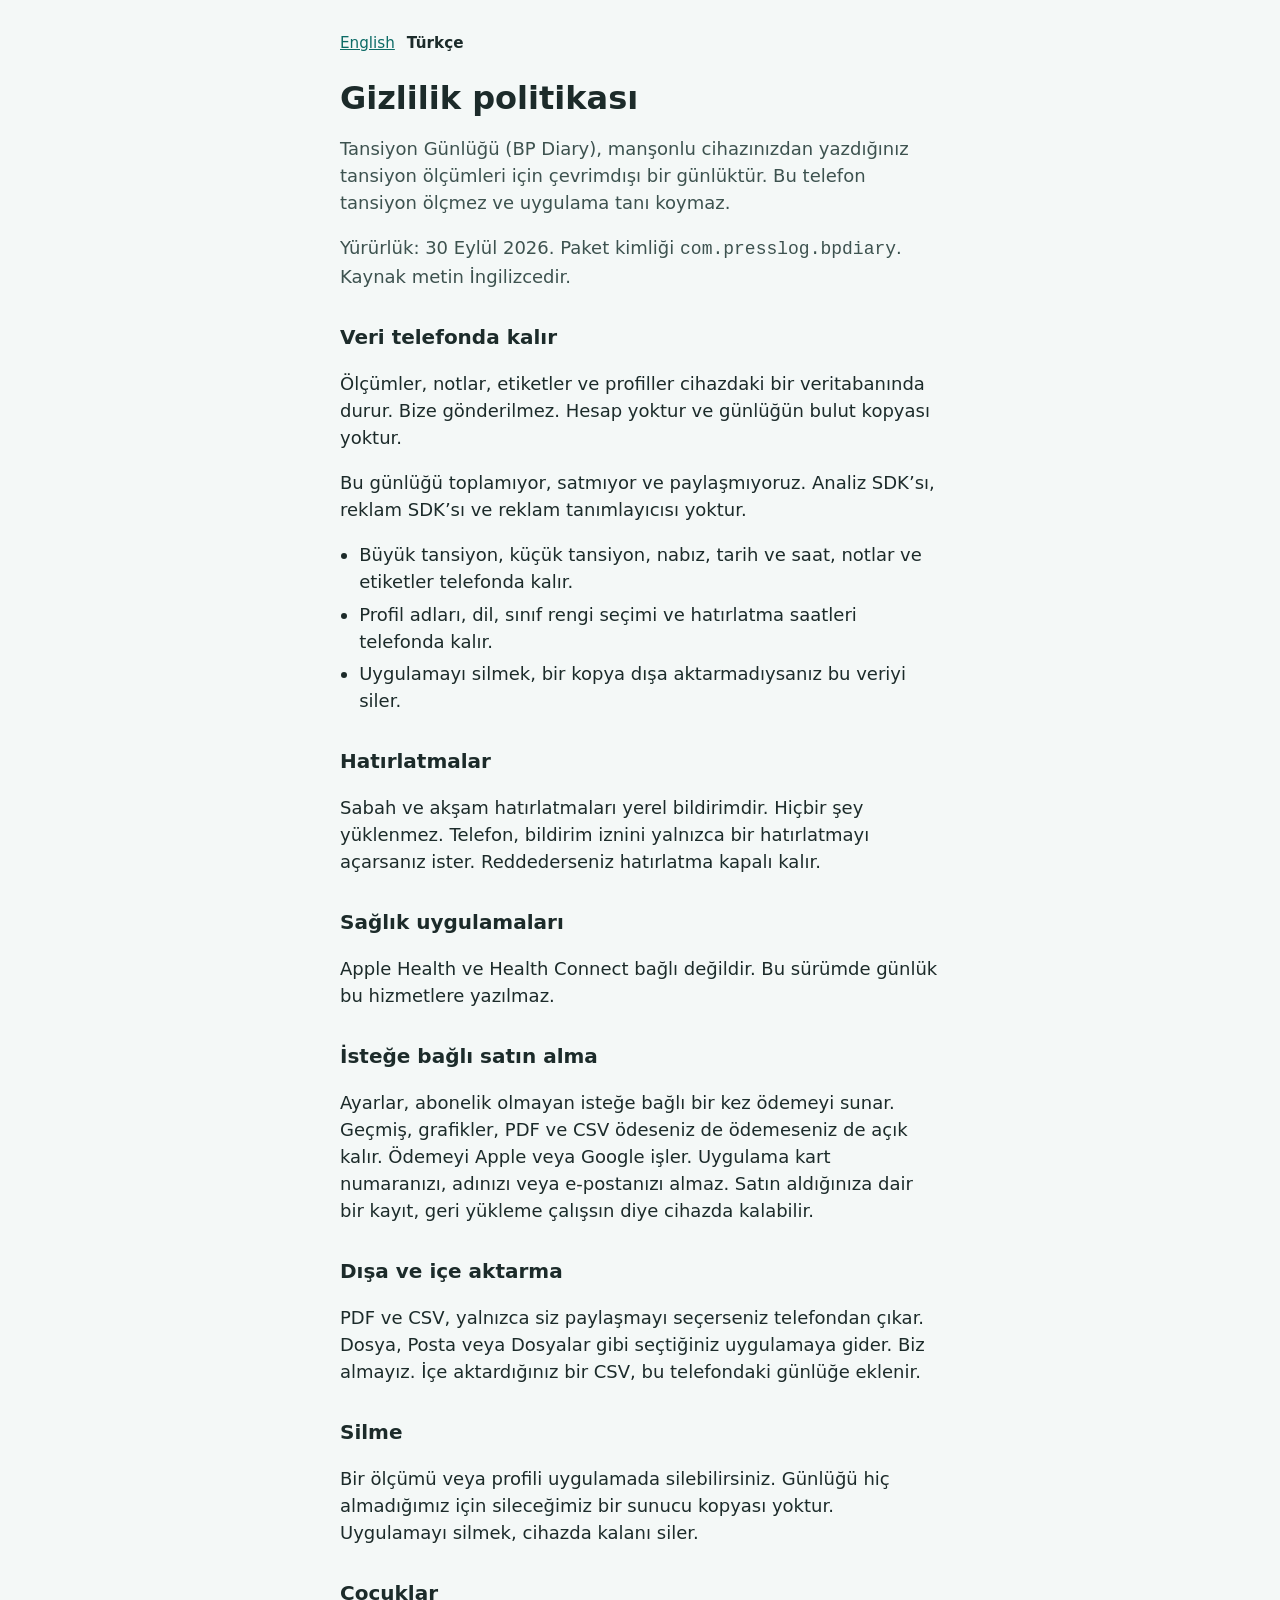
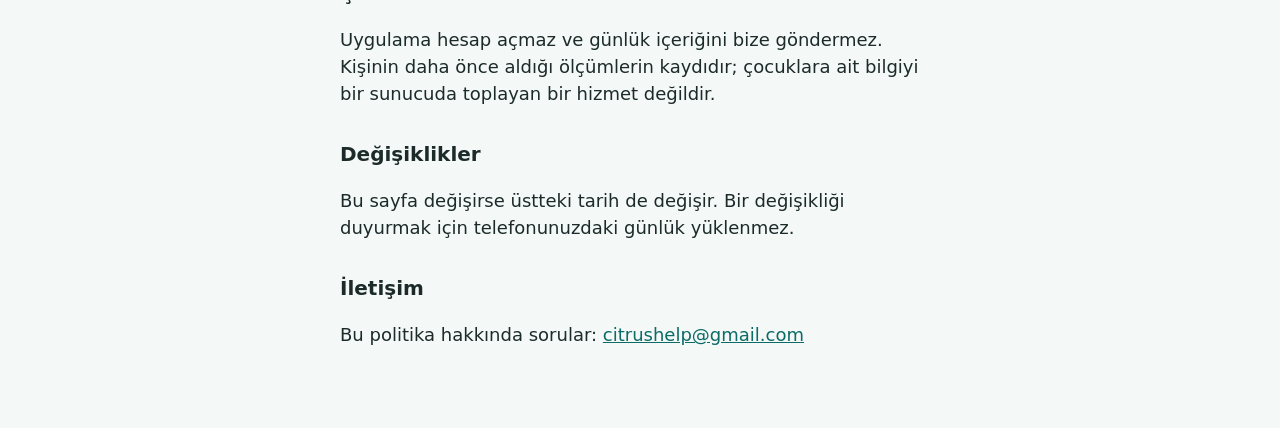
==== tr.html @ 2317f580 "Publish the BP Diary privacy policy. The store listing needs a public page. Readings stay on the pho" ====
<!DOCTYPE html>
<html lang="tr">
<head>
  <meta charset="utf-8">
  <meta name="viewport" content="width=device-width, initial-scale=1">
  <title>Gizlilik politikası — Tansiyon Günlüğü</title>
  <meta name="description" content="Tansiyon Günlüğü ölçümleri telefonda tutar. Hesap, reklam ve analiz yoktur.">
  <link rel="stylesheet" href="style.css">
  <link rel="alternate" hreflang="en" href="index.html">
</head>
<body>
  <main>
    <nav>
      <a href="index.html" hreflang="en">English</a>
      <a href="tr.html" hreflang="tr" aria-current="page">Türkçe</a>
    </nav>
    <h1>Gizlilik politikası</h1>
    <p class="lede">Tansiyon Günlüğü (BP Diary), manşonlu cihazınızdan yazdığınız tansiyon ölçümleri için çevrimdışı bir günlüktür. Bu telefon tansiyon ölçmez ve uygulama tanı koymaz.</p>
    <p class="meta">Yürürlük: 30 Eylül 2026. Paket kimliği <code>com.presslog.bpdiary</code>. Kaynak metin İngilizcedir.</p>

    <h2>Veri telefonda kalır</h2>
    <p>Ölçümler, notlar, etiketler ve profiller cihazdaki bir veritabanında durur. Bize gönderilmez. Hesap yoktur ve günlüğün bulut kopyası yoktur.</p>
    <p>Bu günlüğü toplamıyor, satmıyor ve paylaşmıyoruz. Analiz SDK’sı, reklam SDK’sı ve reklam tanımlayıcısı yoktur.</p>
    <ul>
      <li>Büyük tansiyon, küçük tansiyon, nabız, tarih ve saat, notlar ve etiketler telefonda kalır.</li>
      <li>Profil adları, dil, sınıf rengi seçimi ve hatırlatma saatleri telefonda kalır.</li>
      <li>Uygulamayı silmek, bir kopya dışa aktarmadıysanız bu veriyi siler.</li>
    </ul>

    <h2>Hatırlatmalar</h2>
    <p>Sabah ve akşam hatırlatmaları yerel bildirimdir. Hiçbir şey yüklenmez. Telefon, bildirim iznini yalnızca bir hatırlatmayı açarsanız ister. Reddederseniz hatırlatma kapalı kalır.</p>

    <h2>Sağlık uygulamaları</h2>
    <p>Apple Health ve Health Connect bağlı değildir. Bu sürümde günlük bu hizmetlere yazılmaz.</p>

    <h2>İsteğe bağlı satın alma</h2>
    <p>Ayarlar, abonelik olmayan isteğe bağlı bir kez ödemeyi sunar. Geçmiş, grafikler, PDF ve CSV ödeseniz de ödemeseniz de açık kalır. Ödemeyi Apple veya Google işler. Uygulama kart numaranızı, adınızı veya e-postanızı almaz. Satın aldığınıza dair bir kayıt, geri yükleme çalışsın diye cihazda kalabilir.</p>

    <h2>Dışa ve içe aktarma</h2>
    <p>PDF ve CSV, yalnızca siz paylaşmayı seçerseniz telefondan çıkar. Dosya, Posta veya Dosyalar gibi seçtiğiniz uygulamaya gider. Biz almayız. İçe aktardığınız bir CSV, bu telefondaki günlüğe eklenir.</p>

    <h2>Silme</h2>
    <p>Bir ölçümü veya profili uygulamada silebilirsiniz. Günlüğü hiç almadığımız için sileceğimiz bir sunucu kopyası yoktur. Uygulamayı silmek, cihazda kalanı siler.</p>

    <h2>Çocuklar</h2>
    <p>Uygulama hesap açmaz ve günlük içeriğini bize göndermez. Kişinin daha önce aldığı ölçümlerin kaydıdır; çocuklara ait bilgiyi bir sunucuda toplayan bir hizmet değildir.</p>

    <h2>Değişiklikler</h2>
    <p>Bu sayfa değişirse üstteki tarih de değişir. Bir değişikliği duyurmak için telefonunuzdaki günlük yüklenmez.</p>

    <h2>İletişim</h2>
    <p>Bu politika hakkında sorular: <a href="mailto:citrushelp@gmail.com">citrushelp@gmail.com</a></p>
  </main>
</body>
</html>
---- style.css ----
:root {
  color-scheme: light;
  --ink: #1c2b2a;
  --muted: #3d524f;
  --line: #d5e4e1;
  --paper: #f4f8f7;
  --accent: #0c6b66;
}

* { box-sizing: border-box; }

body {
  margin: 0;
  background: var(--paper);
  color: var(--ink);
  font: 18px/1.5 "Segoe UI", system-ui, sans-serif;
}

main {
  max-width: 40rem;
  margin: 0 auto;
  padding: 2rem 1.25rem 4rem;
}

nav {
  display: flex;
  gap: 0.75rem;
  margin-bottom: 1.5rem;
  font-size: 0.95rem;
}

nav a[aria-current="page"] {
  color: var(--ink);
  font-weight: 700;
  text-decoration: none;
}

h1 {
  font-size: 2rem;
  line-height: 1.2;
  margin: 0 0 0.5rem;
}

h2 {
  font-size: 1.25rem;
  margin: 2rem 0 0.5rem;
}

p, li { color: var(--ink); }

.lede, .meta { color: var(--muted); }

a { color: var(--accent); }

ul { padding-left: 1.2rem; }

li + li { margin-top: 0.35rem }
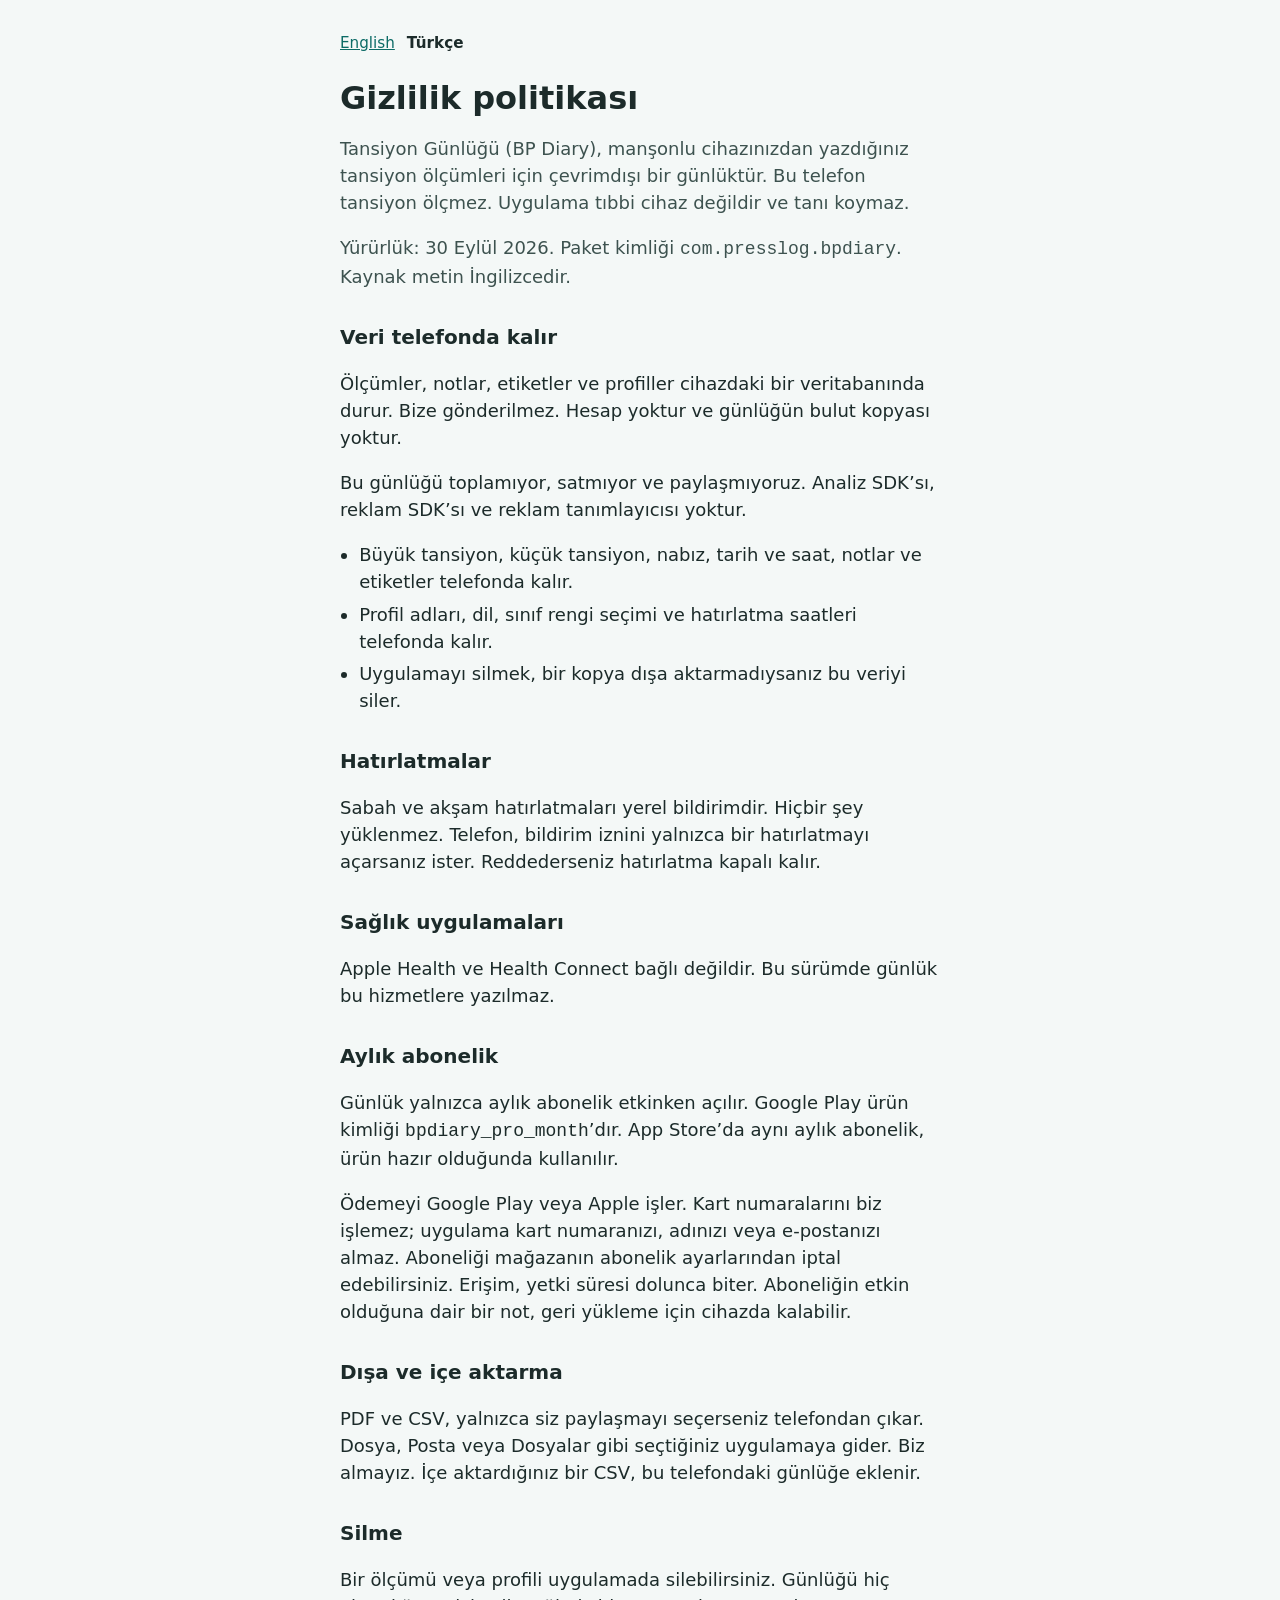
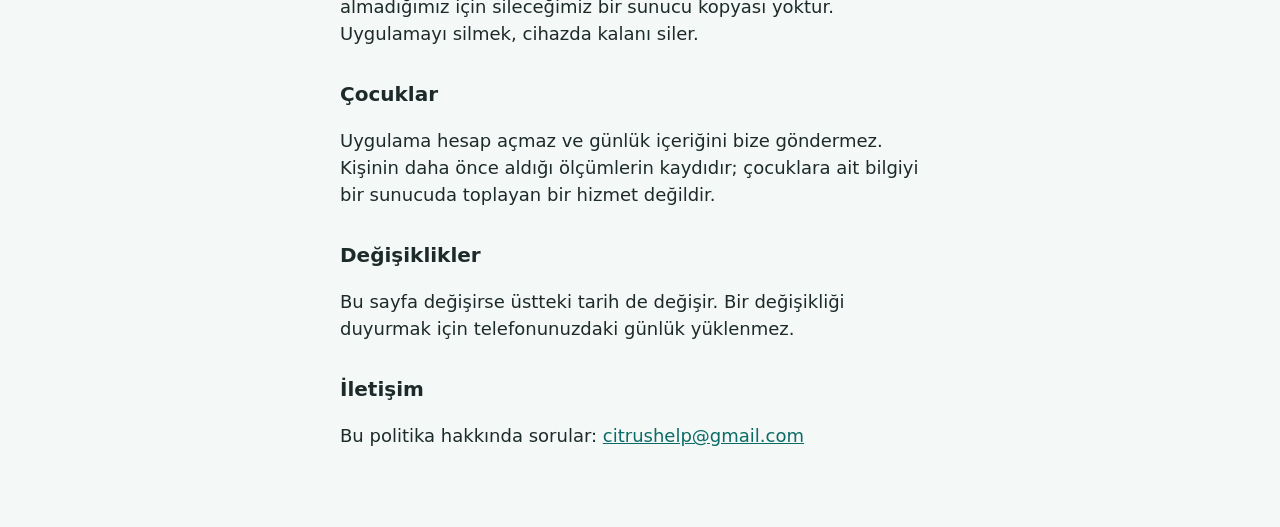
==== commit 154794bd: "Describe diary access as a monthly subscription. The public policy still said an optional one-time p" ====
--- a/tr.html
+++ b/tr.html
@@ -15,7 +15,7 @@
       <a href="tr.html" hreflang="tr" aria-current="page">Türkçe</a>
     </nav>
     <h1>Gizlilik politikası</h1>
-    <p class="lede">Tansiyon Günlüğü (BP Diary), manşonlu cihazınızdan yazdığınız tansiyon ölçümleri için çevrimdışı bir günlüktür. Bu telefon tansiyon ölçmez ve uygulama tanı koymaz.</p>
+    <p class="lede">Tansiyon Günlüğü (BP Diary), manşonlu cihazınızdan yazdığınız tansiyon ölçümleri için çevrimdışı bir günlüktür. Bu telefon tansiyon ölçmez. Uygulama tıbbi cihaz değildir ve tanı koymaz.</p>
     <p class="meta">Yürürlük: 30 Eylül 2026. Paket kimliği <code>com.presslog.bpdiary</code>. Kaynak metin İngilizcedir.</p>
 
     <h2>Veri telefonda kalır</h2>
@@ -33,8 +33,9 @@
     <h2>Sağlık uygulamaları</h2>
     <p>Apple Health ve Health Connect bağlı değildir. Bu sürümde günlük bu hizmetlere yazılmaz.</p>
 
-    <h2>İsteğe bağlı satın alma</h2>
-    <p>Ayarlar, abonelik olmayan isteğe bağlı bir kez ödemeyi sunar. Geçmiş, grafikler, PDF ve CSV ödeseniz de ödemeseniz de açık kalır. Ödemeyi Apple veya Google işler. Uygulama kart numaranızı, adınızı veya e-postanızı almaz. Satın aldığınıza dair bir kayıt, geri yükleme çalışsın diye cihazda kalabilir.</p>
+    <h2>Aylık abonelik</h2>
+    <p>Günlük yalnızca aylık abonelik etkinken açılır. Google Play ürün kimliği <code>bpdiary_pro_month</code>’dır. App Store’da aynı aylık abonelik, ürün hazır olduğunda kullanılır.</p>
+    <p>Ödemeyi Google Play veya Apple işler. Kart numaralarını biz işlemez; uygulama kart numaranızı, adınızı veya e-postanızı almaz. Aboneliği mağazanın abonelik ayarlarından iptal edebilirsiniz. Erişim, yetki süresi dolunca biter. Aboneliğin etkin olduğuna dair bir not, geri yükleme için cihazda kalabilir.</p>
 
     <h2>Dışa ve içe aktarma</h2>
     <p>PDF ve CSV, yalnızca siz paylaşmayı seçerseniz telefondan çıkar. Dosya, Posta veya Dosyalar gibi seçtiğiniz uygulamaya gider. Biz almayız. İçe aktardığınız bir CSV, bu telefondaki günlüğe eklenir.</p>
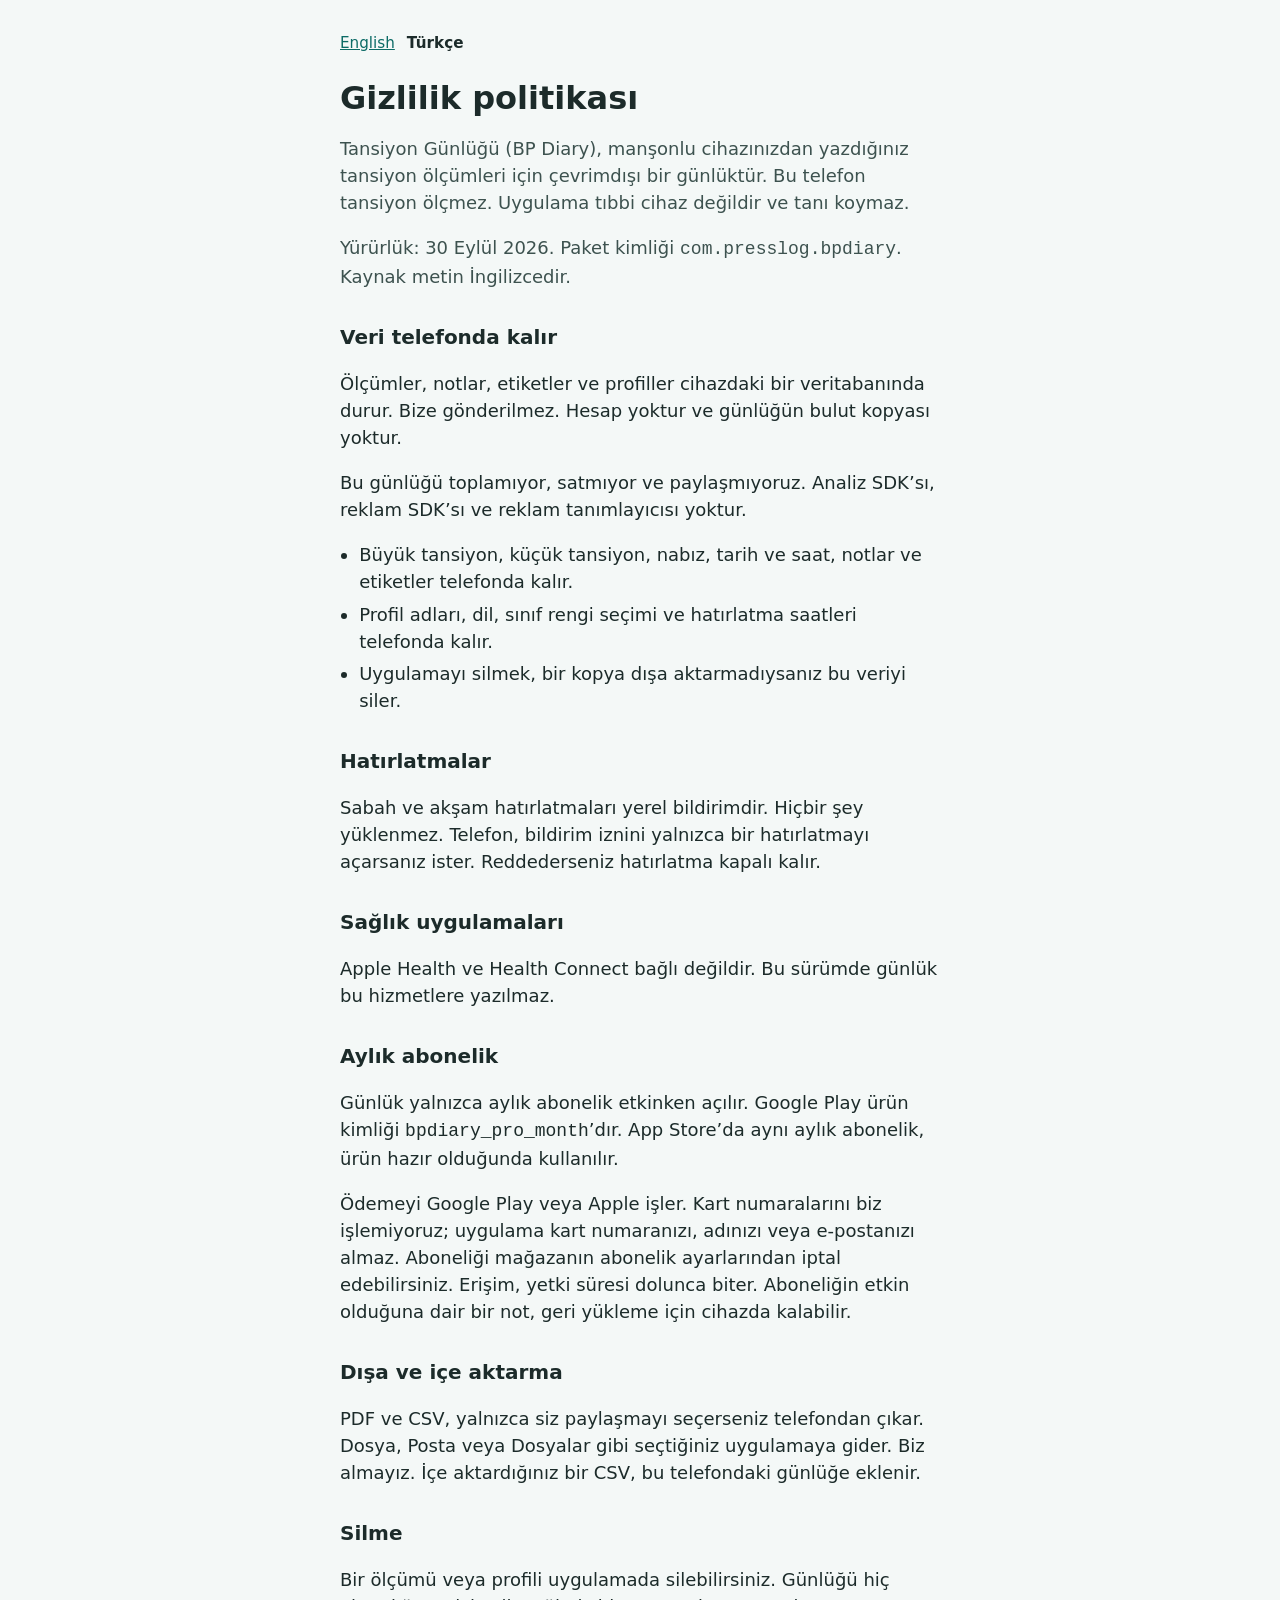
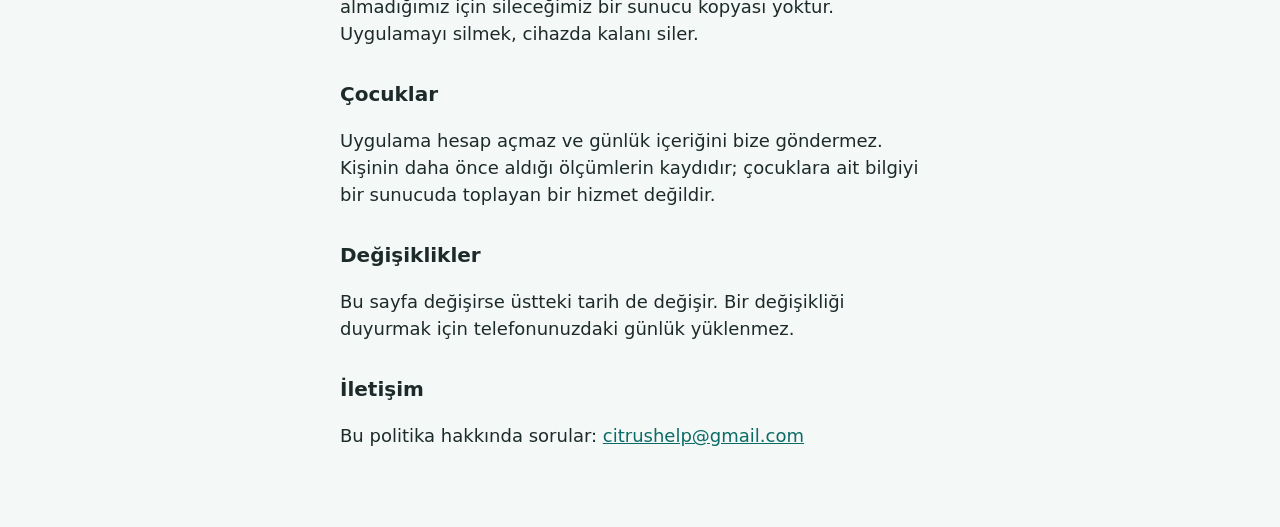
==== commit 5796b707: "Fix typo in payment processing paragraph" ====
--- a/tr.html
+++ b/tr.html
@@ -35,7 +35,7 @@
 
     <h2>Aylık abonelik</h2>
     <p>Günlük yalnızca aylık abonelik etkinken açılır. Google Play ürün kimliği <code>bpdiary_pro_month</code>’dır. App Store’da aynı aylık abonelik, ürün hazır olduğunda kullanılır.</p>
-    <p>Ödemeyi Google Play veya Apple işler. Kart numaralarını biz işlemez; uygulama kart numaranızı, adınızı veya e-postanızı almaz. Aboneliği mağazanın abonelik ayarlarından iptal edebilirsiniz. Erişim, yetki süresi dolunca biter. Aboneliğin etkin olduğuna dair bir not, geri yükleme için cihazda kalabilir.</p>
+    <p>Ödemeyi Google Play veya Apple işler. Kart numaralarını biz işlemiyoruz; uygulama kart numaranızı, adınızı veya e-postanızı almaz. Aboneliği mağazanın abonelik ayarlarından iptal edebilirsiniz. Erişim, yetki süresi dolunca biter. Aboneliğin etkin olduğuna dair bir not, geri yükleme için cihazda kalabilir.</p>
 
     <h2>Dışa ve içe aktarma</h2>
     <p>PDF ve CSV, yalnızca siz paylaşmayı seçerseniz telefondan çıkar. Dosya, Posta veya Dosyalar gibi seçtiğiniz uygulamaya gider. Biz almayız. İçe aktardığınız bir CSV, bu telefondaki günlüğe eklenir.</p>
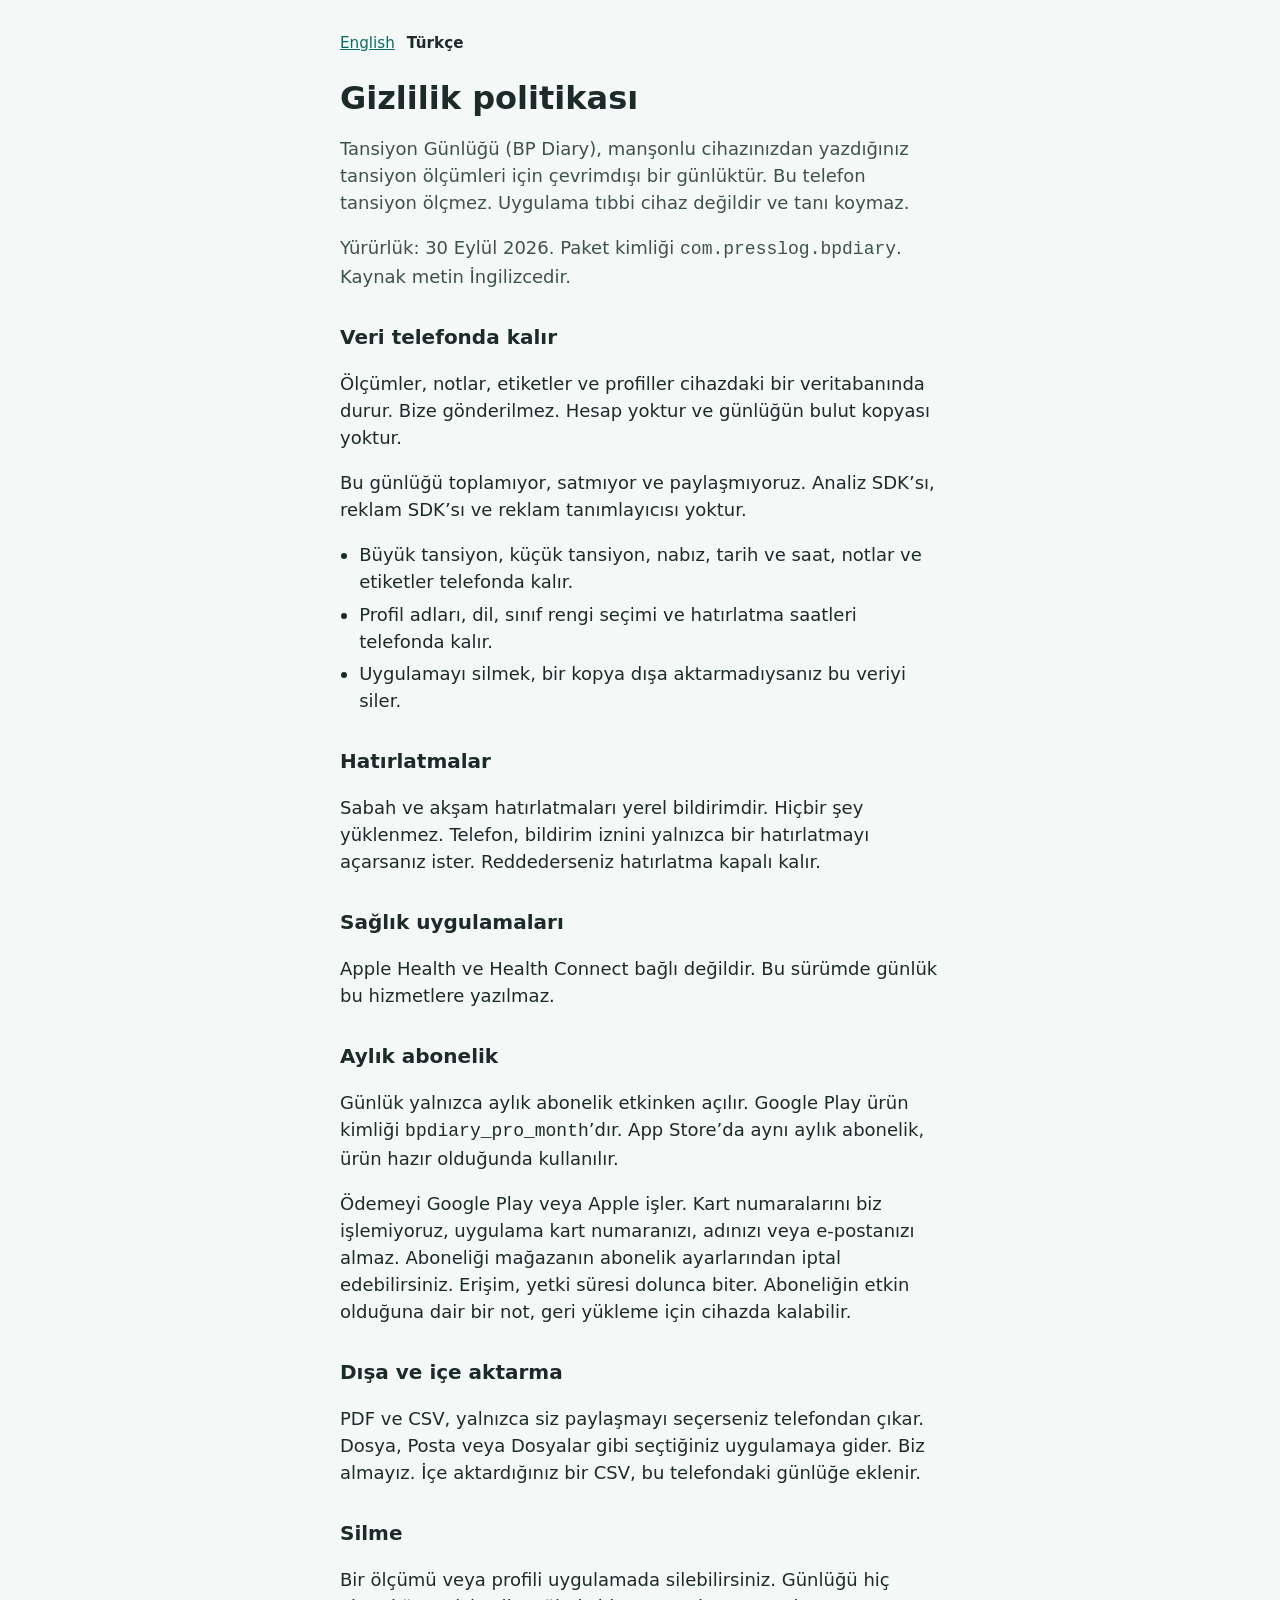
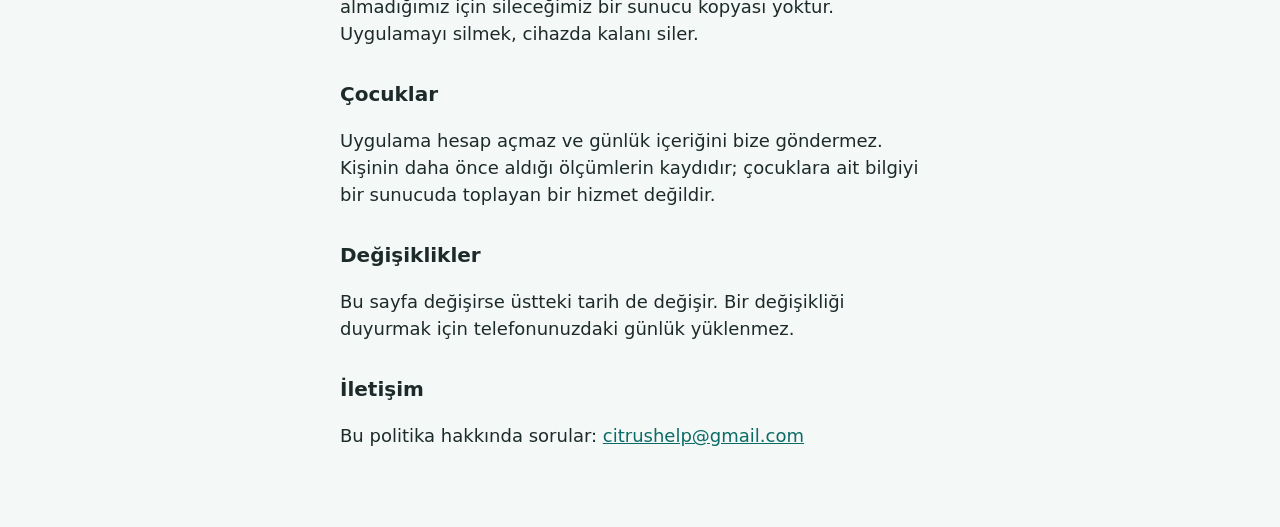
==== commit c4ccdbba: "Fix punctuation in subscription payment paragraph" ====
--- a/tr.html
+++ b/tr.html
@@ -35,7 +35,7 @@
 
     <h2>Aylık abonelik</h2>
     <p>Günlük yalnızca aylık abonelik etkinken açılır. Google Play ürün kimliği <code>bpdiary_pro_month</code>’dır. App Store’da aynı aylık abonelik, ürün hazır olduğunda kullanılır.</p>
-    <p>Ödemeyi Google Play veya Apple işler. Kart numaralarını biz işlemiyoruz; uygulama kart numaranızı, adınızı veya e-postanızı almaz. Aboneliği mağazanın abonelik ayarlarından iptal edebilirsiniz. Erişim, yetki süresi dolunca biter. Aboneliğin etkin olduğuna dair bir not, geri yükleme için cihazda kalabilir.</p>
+    <p>Ödemeyi Google Play veya Apple işler. Kart numaralarını biz işlemiyoruz, uygulama kart numaranızı, adınızı veya e-postanızı almaz. Aboneliği mağazanın abonelik ayarlarından iptal edebilirsiniz. Erişim, yetki süresi dolunca biter. Aboneliğin etkin olduğuna dair bir not, geri yükleme için cihazda kalabilir.</p>
 
     <h2>Dışa ve içe aktarma</h2>
     <p>PDF ve CSV, yalnızca siz paylaşmayı seçerseniz telefondan çıkar. Dosya, Posta veya Dosyalar gibi seçtiğiniz uygulamaya gider. Biz almayız. İçe aktardığınız bir CSV, bu telefondaki günlüğe eklenir.</p>
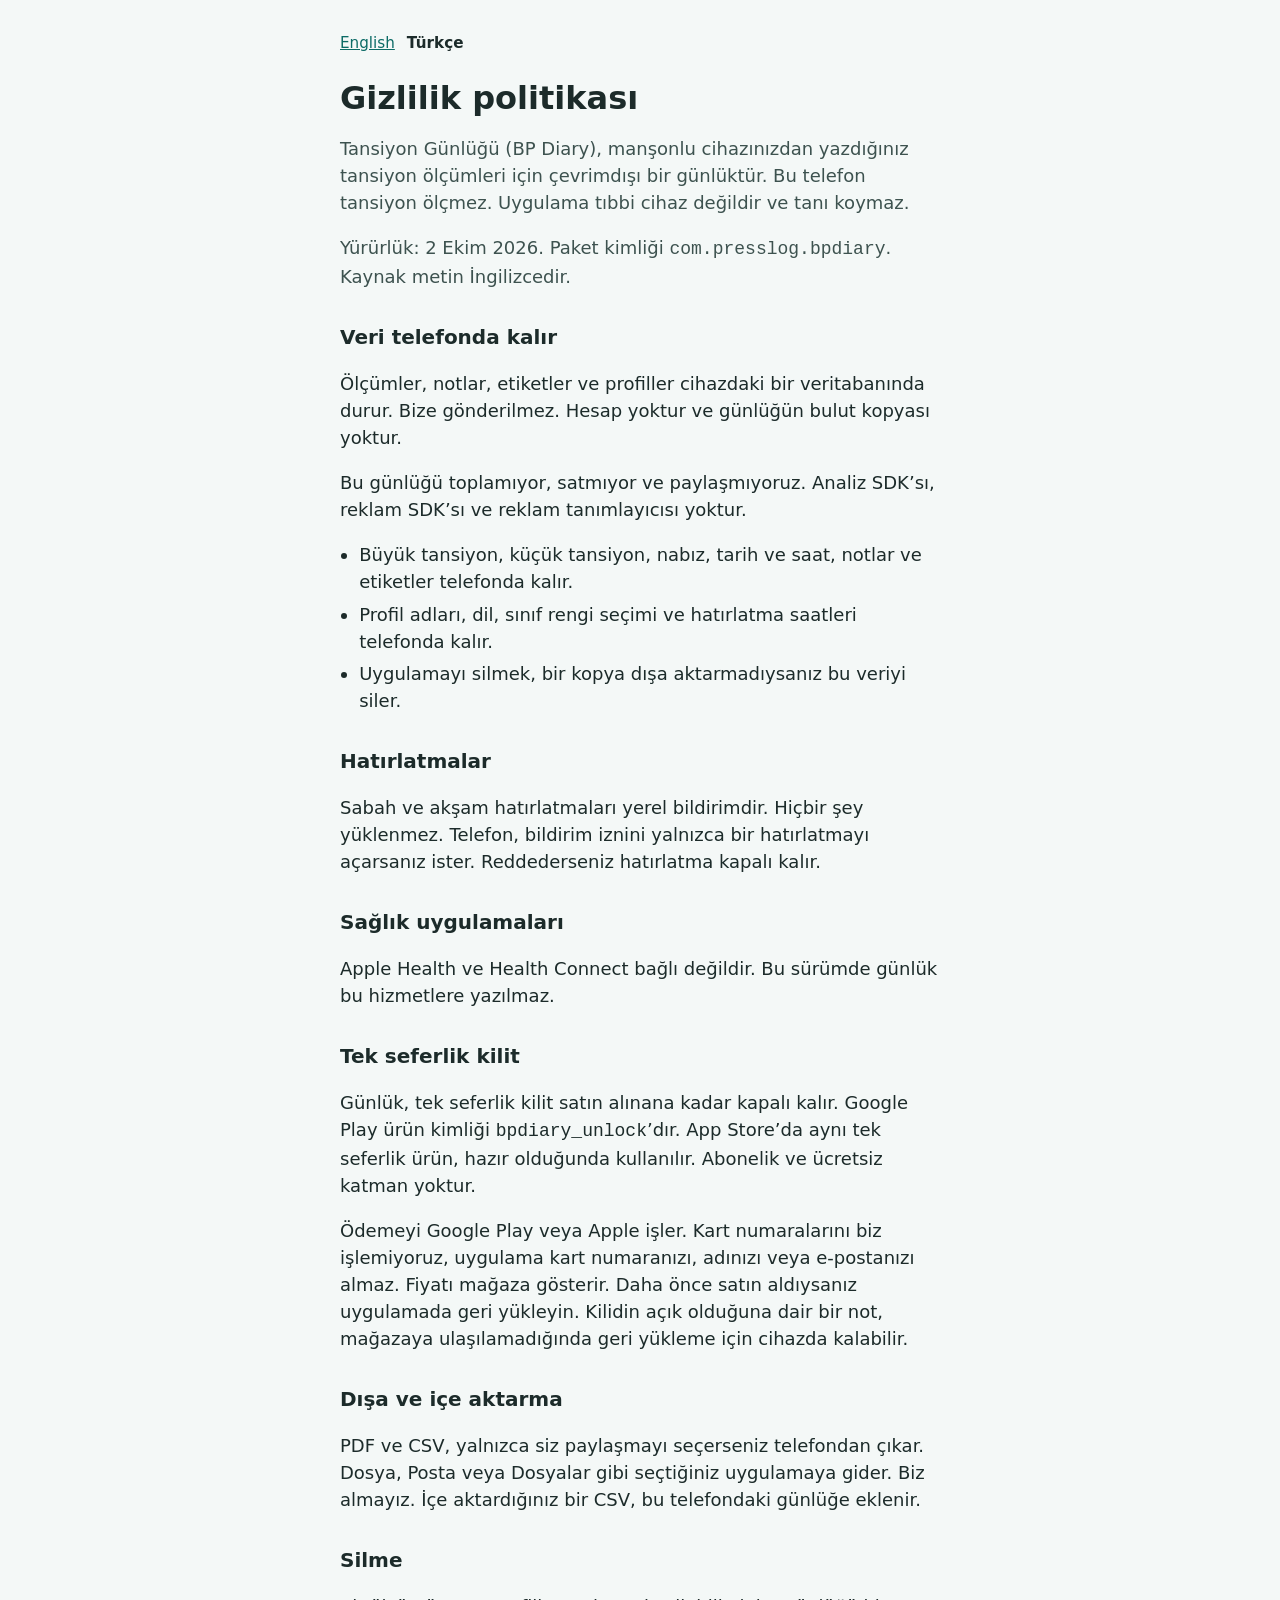
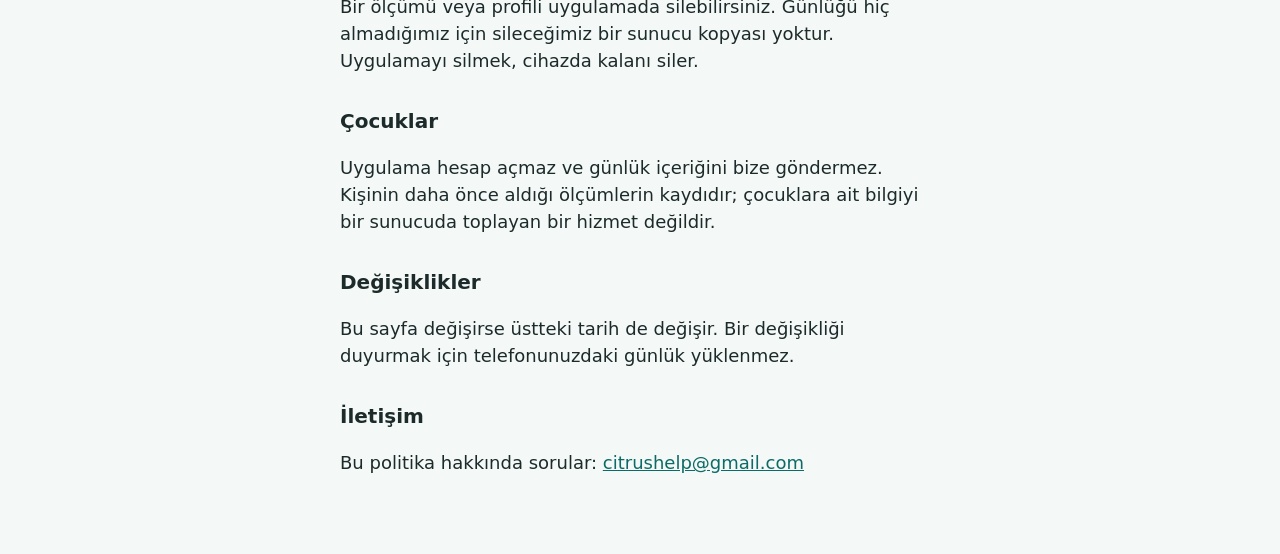
==== commit 7f1ac642: "Describe diary access as a one-time unlock. Co-authored-by: Cursor <cursoragent@cursor.com>" ====
--- a/tr.html
+++ b/tr.html
@@ -16,7 +16,7 @@
     </nav>
     <h1>Gizlilik politikası</h1>
     <p class="lede">Tansiyon Günlüğü (BP Diary), manşonlu cihazınızdan yazdığınız tansiyon ölçümleri için çevrimdışı bir günlüktür. Bu telefon tansiyon ölçmez. Uygulama tıbbi cihaz değildir ve tanı koymaz.</p>
-    <p class="meta">Yürürlük: 30 Eylül 2026. Paket kimliği <code>com.presslog.bpdiary</code>. Kaynak metin İngilizcedir.</p>
+    <p class="meta">Yürürlük: 2 Ekim 2026. Paket kimliği <code>com.presslog.bpdiary</code>. Kaynak metin İngilizcedir.</p>
 
     <h2>Veri telefonda kalır</h2>
     <p>Ölçümler, notlar, etiketler ve profiller cihazdaki bir veritabanında durur. Bize gönderilmez. Hesap yoktur ve günlüğün bulut kopyası yoktur.</p>
@@ -33,9 +33,9 @@
     <h2>Sağlık uygulamaları</h2>
     <p>Apple Health ve Health Connect bağlı değildir. Bu sürümde günlük bu hizmetlere yazılmaz.</p>
 
-    <h2>Aylık abonelik</h2>
-    <p>Günlük yalnızca aylık abonelik etkinken açılır. Google Play ürün kimliği <code>bpdiary_pro_month</code>’dır. App Store’da aynı aylık abonelik, ürün hazır olduğunda kullanılır.</p>
-    <p>Ödemeyi Google Play veya Apple işler. Kart numaralarını biz işlemiyoruz, uygulama kart numaranızı, adınızı veya e-postanızı almaz. Aboneliği mağazanın abonelik ayarlarından iptal edebilirsiniz. Erişim, yetki süresi dolunca biter. Aboneliğin etkin olduğuna dair bir not, geri yükleme için cihazda kalabilir.</p>
+    <h2>Tek seferlik kilit</h2>
+    <p>Günlük, tek seferlik kilit satın alınana kadar kapalı kalır. Google Play ürün kimliği <code>bpdiary_unlock</code>’dır. App Store’da aynı tek seferlik ürün, hazır olduğunda kullanılır. Abonelik ve ücretsiz katman yoktur.</p>
+    <p>Ödemeyi Google Play veya Apple işler. Kart numaralarını biz işlemiyoruz, uygulama kart numaranızı, adınızı veya e-postanızı almaz. Fiyatı mağaza gösterir. Daha önce satın aldıysanız uygulamada geri yükleyin. Kilidin açık olduğuna dair bir not, mağazaya ulaşılamadığında geri yükleme için cihazda kalabilir.</p>
 
     <h2>Dışa ve içe aktarma</h2>
     <p>PDF ve CSV, yalnızca siz paylaşmayı seçerseniz telefondan çıkar. Dosya, Posta veya Dosyalar gibi seçtiğiniz uygulamaya gider. Biz almayız. İçe aktardığınız bir CSV, bu telefondaki günlüğe eklenir.</p>
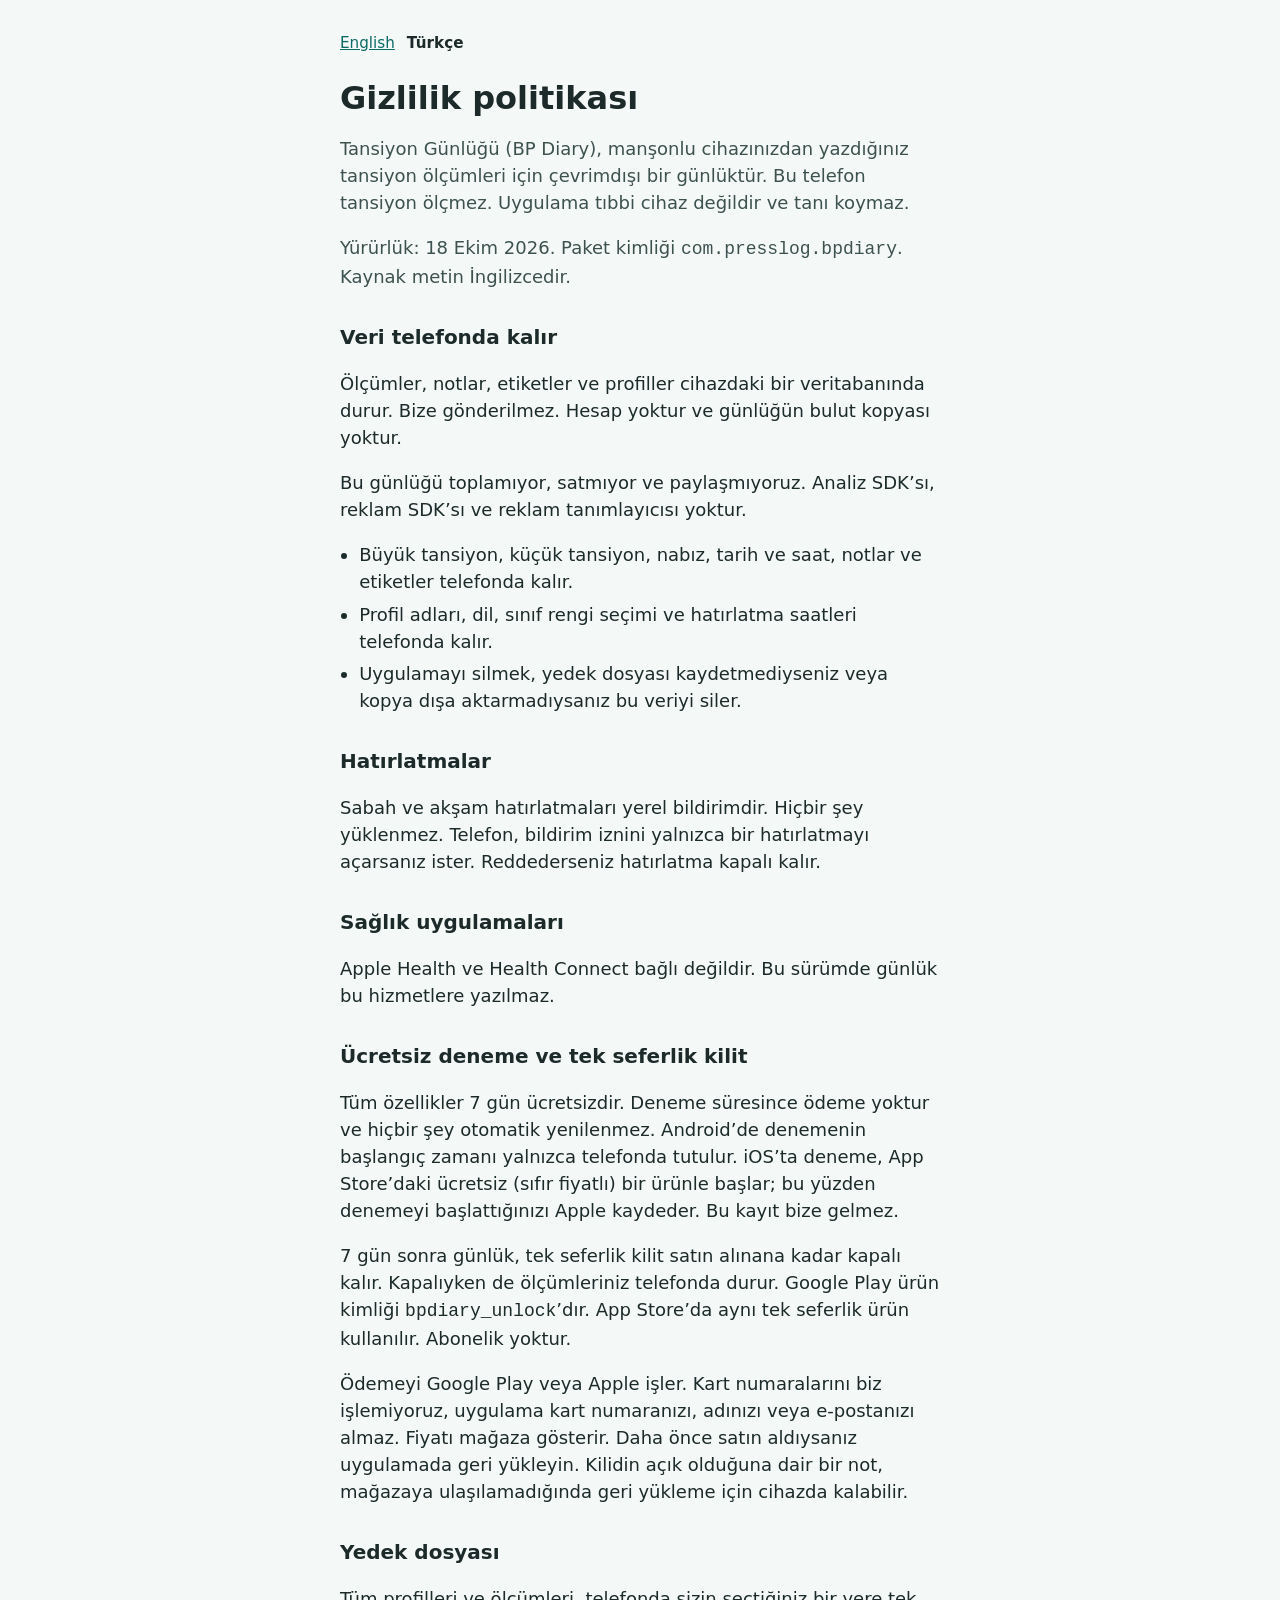
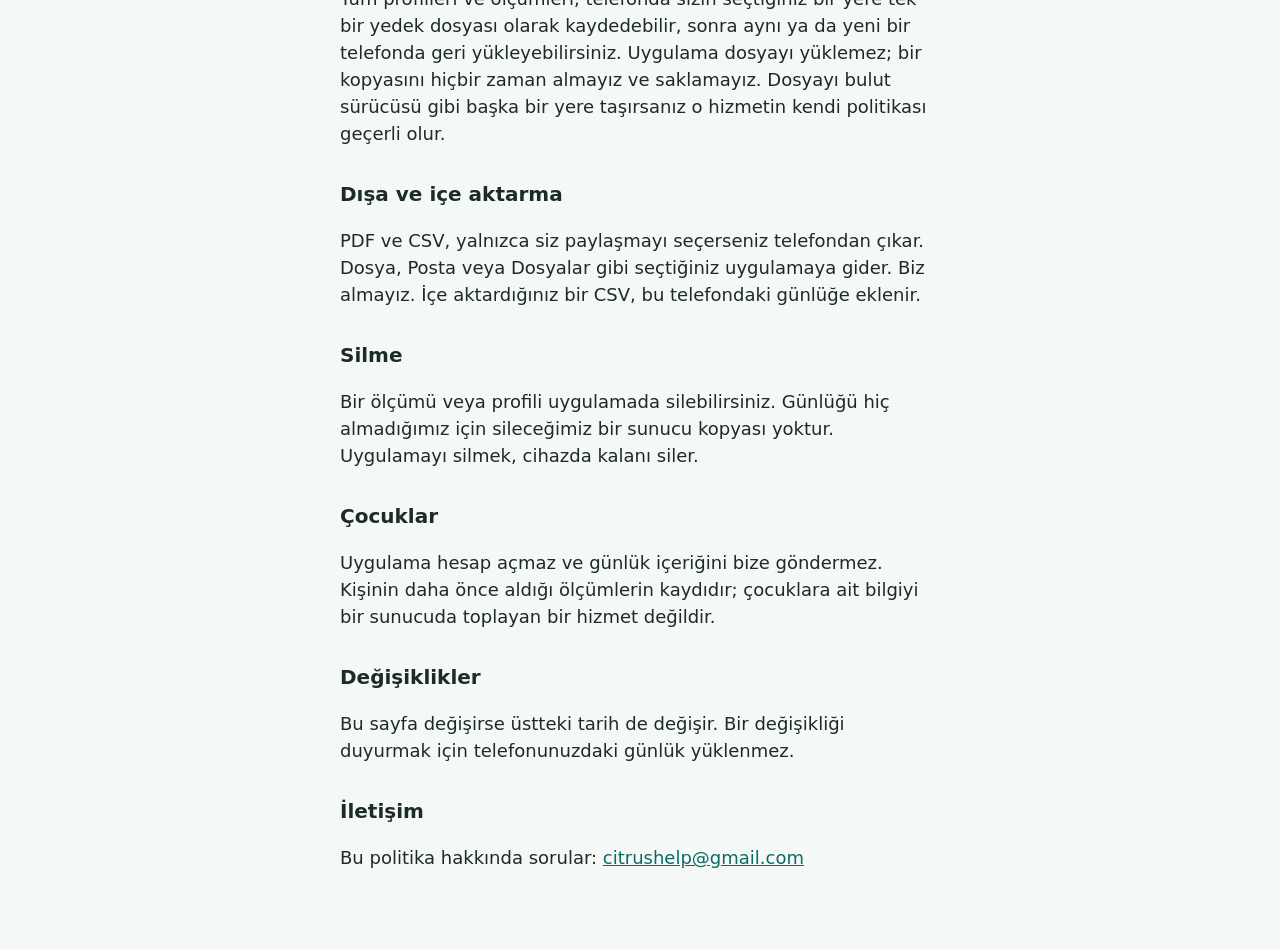
==== commit 25cb2c2a: "Describe the 7-day free trial and the on-phone backup file. Co-Authored-By: Claude Opus 5.5 <noreply" ====
--- a/tr.html
+++ b/tr.html
@@ -16,7 +16,7 @@
     </nav>
     <h1>Gizlilik politikası</h1>
     <p class="lede">Tansiyon Günlüğü (BP Diary), manşonlu cihazınızdan yazdığınız tansiyon ölçümleri için çevrimdışı bir günlüktür. Bu telefon tansiyon ölçmez. Uygulama tıbbi cihaz değildir ve tanı koymaz.</p>
-    <p class="meta">Yürürlük: 2 Ekim 2026. Paket kimliği <code>com.presslog.bpdiary</code>. Kaynak metin İngilizcedir.</p>
+    <p class="meta">Yürürlük: 18 Ekim 2026. Paket kimliği <code>com.presslog.bpdiary</code>. Kaynak metin İngilizcedir.</p>
 
     <h2>Veri telefonda kalır</h2>
     <p>Ölçümler, notlar, etiketler ve profiller cihazdaki bir veritabanında durur. Bize gönderilmez. Hesap yoktur ve günlüğün bulut kopyası yoktur.</p>
@@ -24,7 +24,7 @@
     <ul>
       <li>Büyük tansiyon, küçük tansiyon, nabız, tarih ve saat, notlar ve etiketler telefonda kalır.</li>
       <li>Profil adları, dil, sınıf rengi seçimi ve hatırlatma saatleri telefonda kalır.</li>
-      <li>Uygulamayı silmek, bir kopya dışa aktarmadıysanız bu veriyi siler.</li>
+      <li>Uygulamayı silmek, yedek dosyası kaydetmediyseniz veya kopya dışa aktarmadıysanız bu veriyi siler.</li>
     </ul>
 
     <h2>Hatırlatmalar</h2>
@@ -33,9 +33,13 @@
     <h2>Sağlık uygulamaları</h2>
     <p>Apple Health ve Health Connect bağlı değildir. Bu sürümde günlük bu hizmetlere yazılmaz.</p>
 
-    <h2>Tek seferlik kilit</h2>
-    <p>Günlük, tek seferlik kilit satın alınana kadar kapalı kalır. Google Play ürün kimliği <code>bpdiary_unlock</code>’dır. App Store’da aynı tek seferlik ürün, hazır olduğunda kullanılır. Abonelik ve ücretsiz katman yoktur.</p>
+    <h2>Ücretsiz deneme ve tek seferlik kilit</h2>
+    <p>Tüm özellikler 7 gün ücretsizdir. Deneme süresince ödeme yoktur ve hiçbir şey otomatik yenilenmez. Android’de denemenin başlangıç zamanı yalnızca telefonda tutulur. iOS’ta deneme, App Store’daki ücretsiz (sıfır fiyatlı) bir ürünle başlar; bu yüzden denemeyi başlattığınızı Apple kaydeder. Bu kayıt bize gelmez.</p>
+    <p>7 gün sonra günlük, tek seferlik kilit satın alınana kadar kapalı kalır. Kapalıyken de ölçümleriniz telefonda durur. Google Play ürün kimliği <code>bpdiary_unlock</code>’dır. App Store’da aynı tek seferlik ürün kullanılır. Abonelik yoktur.</p>
     <p>Ödemeyi Google Play veya Apple işler. Kart numaralarını biz işlemiyoruz, uygulama kart numaranızı, adınızı veya e-postanızı almaz. Fiyatı mağaza gösterir. Daha önce satın aldıysanız uygulamada geri yükleyin. Kilidin açık olduğuna dair bir not, mağazaya ulaşılamadığında geri yükleme için cihazda kalabilir.</p>
+
+    <h2>Yedek dosyası</h2>
+    <p>Tüm profilleri ve ölçümleri, telefonda sizin seçtiğiniz bir yere tek bir yedek dosyası olarak kaydedebilir, sonra aynı ya da yeni bir telefonda geri yükleyebilirsiniz. Uygulama dosyayı yüklemez; bir kopyasını hiçbir zaman almayız ve saklamayız. Dosyayı bulut sürücüsü gibi başka bir yere taşırsanız o hizmetin kendi politikası geçerli olur.</p>
 
     <h2>Dışa ve içe aktarma</h2>
     <p>PDF ve CSV, yalnızca siz paylaşmayı seçerseniz telefondan çıkar. Dosya, Posta veya Dosyalar gibi seçtiğiniz uygulamaya gider. Biz almayız. İçe aktardığınız bir CSV, bu telefondaki günlüğe eklenir.</p>
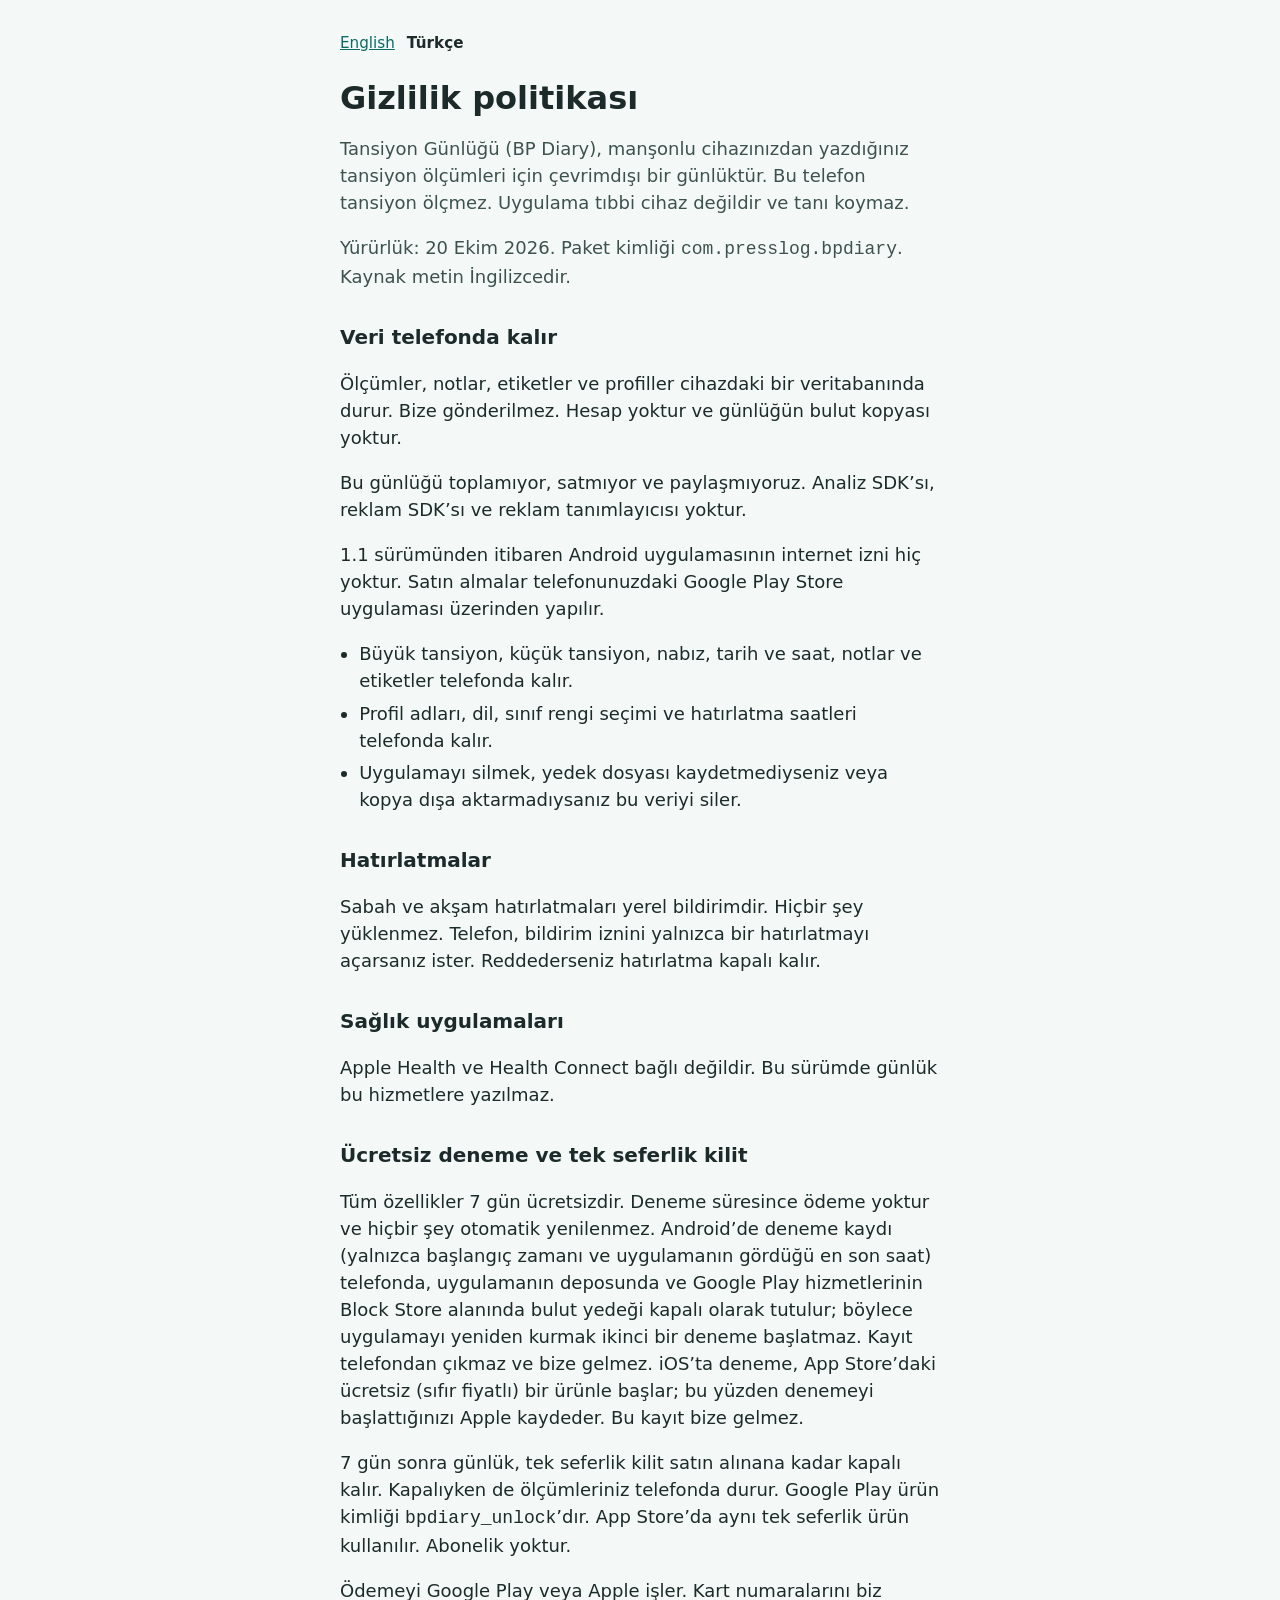
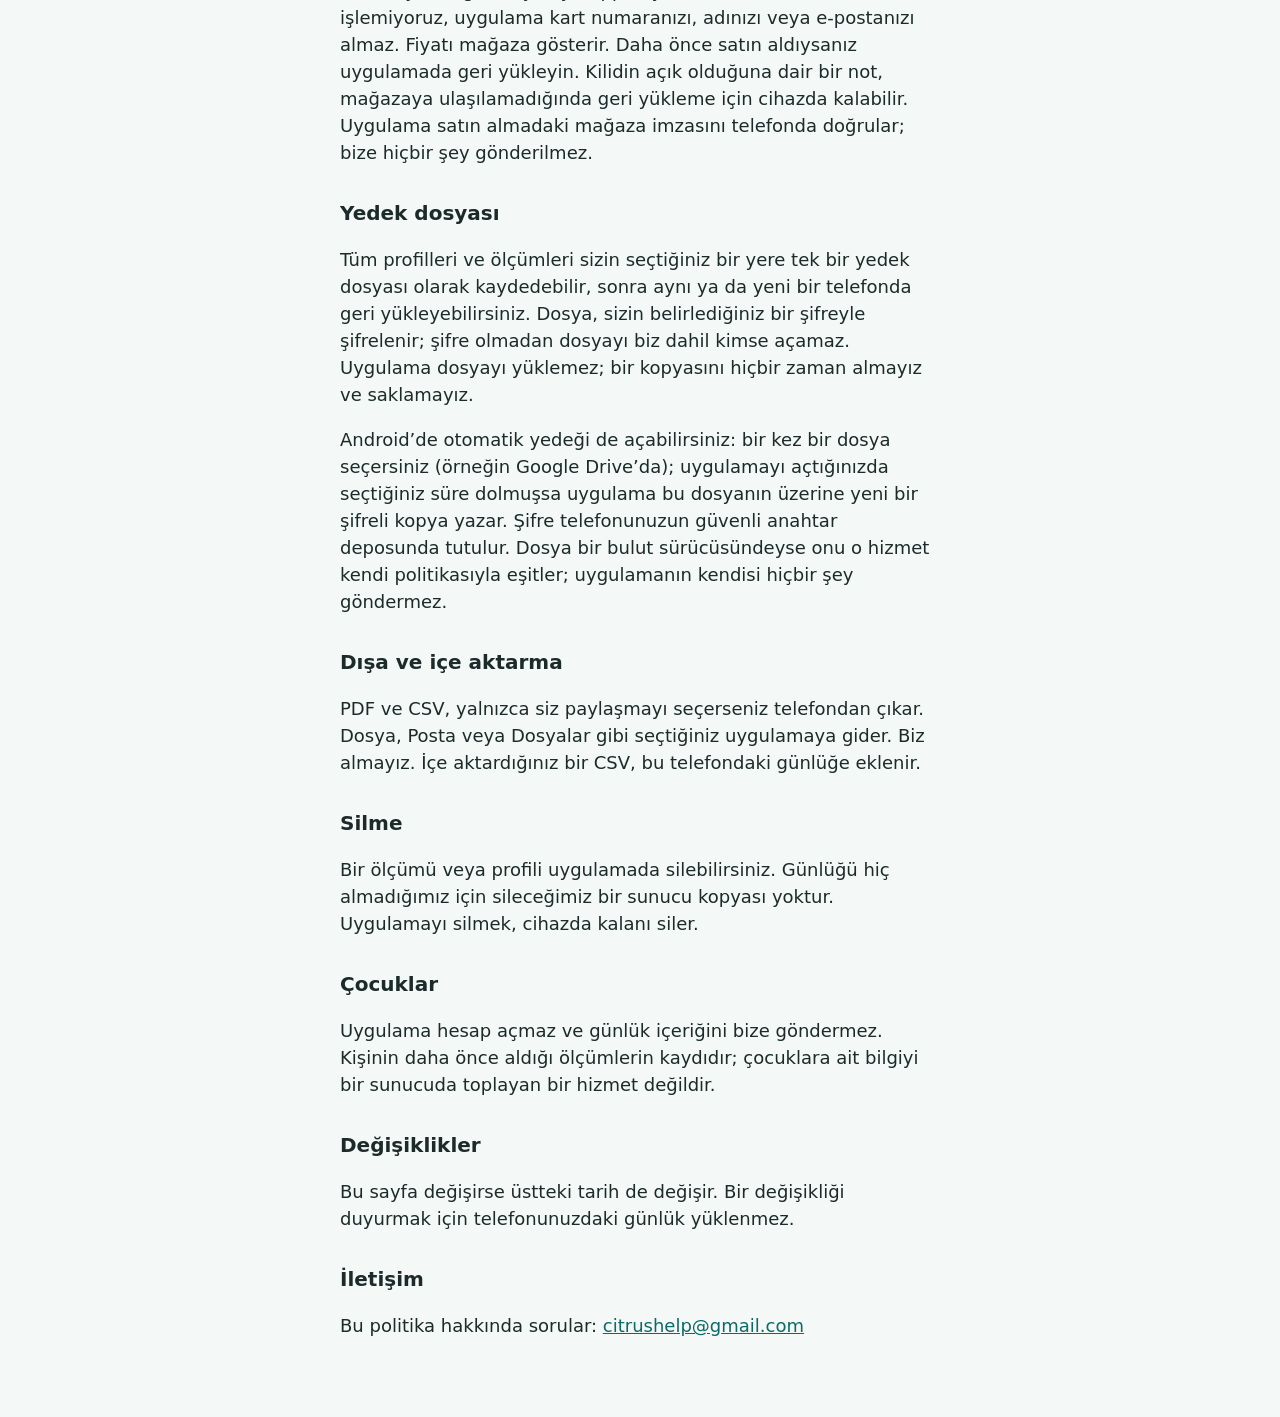
==== commit afa41862: "Describe Block Store trial record, encrypted and automatic backup, no internet permission. Co-Author" ====
--- a/tr.html
+++ b/tr.html
@@ -16,11 +16,12 @@
     </nav>
     <h1>Gizlilik politikası</h1>
     <p class="lede">Tansiyon Günlüğü (BP Diary), manşonlu cihazınızdan yazdığınız tansiyon ölçümleri için çevrimdışı bir günlüktür. Bu telefon tansiyon ölçmez. Uygulama tıbbi cihaz değildir ve tanı koymaz.</p>
-    <p class="meta">Yürürlük: 18 Ekim 2026. Paket kimliği <code>com.presslog.bpdiary</code>. Kaynak metin İngilizcedir.</p>
+    <p class="meta">Yürürlük: 20 Ekim 2026. Paket kimliği <code>com.presslog.bpdiary</code>. Kaynak metin İngilizcedir.</p>
 
     <h2>Veri telefonda kalır</h2>
     <p>Ölçümler, notlar, etiketler ve profiller cihazdaki bir veritabanında durur. Bize gönderilmez. Hesap yoktur ve günlüğün bulut kopyası yoktur.</p>
     <p>Bu günlüğü toplamıyor, satmıyor ve paylaşmıyoruz. Analiz SDK’sı, reklam SDK’sı ve reklam tanımlayıcısı yoktur.</p>
+    <p>1.1 sürümünden itibaren Android uygulamasının internet izni hiç yoktur. Satın almalar telefonunuzdaki Google Play Store uygulaması üzerinden yapılır.</p>
     <ul>
       <li>Büyük tansiyon, küçük tansiyon, nabız, tarih ve saat, notlar ve etiketler telefonda kalır.</li>
       <li>Profil adları, dil, sınıf rengi seçimi ve hatırlatma saatleri telefonda kalır.</li>
@@ -34,12 +35,13 @@
     <p>Apple Health ve Health Connect bağlı değildir. Bu sürümde günlük bu hizmetlere yazılmaz.</p>
 
     <h2>Ücretsiz deneme ve tek seferlik kilit</h2>
-    <p>Tüm özellikler 7 gün ücretsizdir. Deneme süresince ödeme yoktur ve hiçbir şey otomatik yenilenmez. Android’de denemenin başlangıç zamanı yalnızca telefonda tutulur. iOS’ta deneme, App Store’daki ücretsiz (sıfır fiyatlı) bir ürünle başlar; bu yüzden denemeyi başlattığınızı Apple kaydeder. Bu kayıt bize gelmez.</p>
+    <p>Tüm özellikler 7 gün ücretsizdir. Deneme süresince ödeme yoktur ve hiçbir şey otomatik yenilenmez. Android’de deneme kaydı (yalnızca başlangıç zamanı ve uygulamanın gördüğü en son saat) telefonda, uygulamanın deposunda ve Google Play hizmetlerinin Block Store alanında bulut yedeği kapalı olarak tutulur; böylece uygulamayı yeniden kurmak ikinci bir deneme başlatmaz. Kayıt telefondan çıkmaz ve bize gelmez. iOS’ta deneme, App Store’daki ücretsiz (sıfır fiyatlı) bir ürünle başlar; bu yüzden denemeyi başlattığınızı Apple kaydeder. Bu kayıt bize gelmez.</p>
     <p>7 gün sonra günlük, tek seferlik kilit satın alınana kadar kapalı kalır. Kapalıyken de ölçümleriniz telefonda durur. Google Play ürün kimliği <code>bpdiary_unlock</code>’dır. App Store’da aynı tek seferlik ürün kullanılır. Abonelik yoktur.</p>
-    <p>Ödemeyi Google Play veya Apple işler. Kart numaralarını biz işlemiyoruz, uygulama kart numaranızı, adınızı veya e-postanızı almaz. Fiyatı mağaza gösterir. Daha önce satın aldıysanız uygulamada geri yükleyin. Kilidin açık olduğuna dair bir not, mağazaya ulaşılamadığında geri yükleme için cihazda kalabilir.</p>
+    <p>Ödemeyi Google Play veya Apple işler. Kart numaralarını biz işlemiyoruz, uygulama kart numaranızı, adınızı veya e-postanızı almaz. Fiyatı mağaza gösterir. Daha önce satın aldıysanız uygulamada geri yükleyin. Kilidin açık olduğuna dair bir not, mağazaya ulaşılamadığında geri yükleme için cihazda kalabilir. Uygulama satın almadaki mağaza imzasını telefonda doğrular; bize hiçbir şey gönderilmez.</p>
 
     <h2>Yedek dosyası</h2>
-    <p>Tüm profilleri ve ölçümleri, telefonda sizin seçtiğiniz bir yere tek bir yedek dosyası olarak kaydedebilir, sonra aynı ya da yeni bir telefonda geri yükleyebilirsiniz. Uygulama dosyayı yüklemez; bir kopyasını hiçbir zaman almayız ve saklamayız. Dosyayı bulut sürücüsü gibi başka bir yere taşırsanız o hizmetin kendi politikası geçerli olur.</p>
+    <p>Tüm profilleri ve ölçümleri sizin seçtiğiniz bir yere tek bir yedek dosyası olarak kaydedebilir, sonra aynı ya da yeni bir telefonda geri yükleyebilirsiniz. Dosya, sizin belirlediğiniz bir şifreyle şifrelenir; şifre olmadan dosyayı biz dahil kimse açamaz. Uygulama dosyayı yüklemez; bir kopyasını hiçbir zaman almayız ve saklamayız.</p>
+    <p>Android’de otomatik yedeği de açabilirsiniz: bir kez bir dosya seçersiniz (örneğin Google Drive’da); uygulamayı açtığınızda seçtiğiniz süre dolmuşsa uygulama bu dosyanın üzerine yeni bir şifreli kopya yazar. Şifre telefonunuzun güvenli anahtar deposunda tutulur. Dosya bir bulut sürücüsündeyse onu o hizmet kendi politikasıyla eşitler; uygulamanın kendisi hiçbir şey göndermez.</p>
 
     <h2>Dışa ve içe aktarma</h2>
     <p>PDF ve CSV, yalnızca siz paylaşmayı seçerseniz telefondan çıkar. Dosya, Posta veya Dosyalar gibi seçtiğiniz uygulamaya gider. Biz almayız. İçe aktardığınız bir CSV, bu telefondaki günlüğe eklenir.</p>
